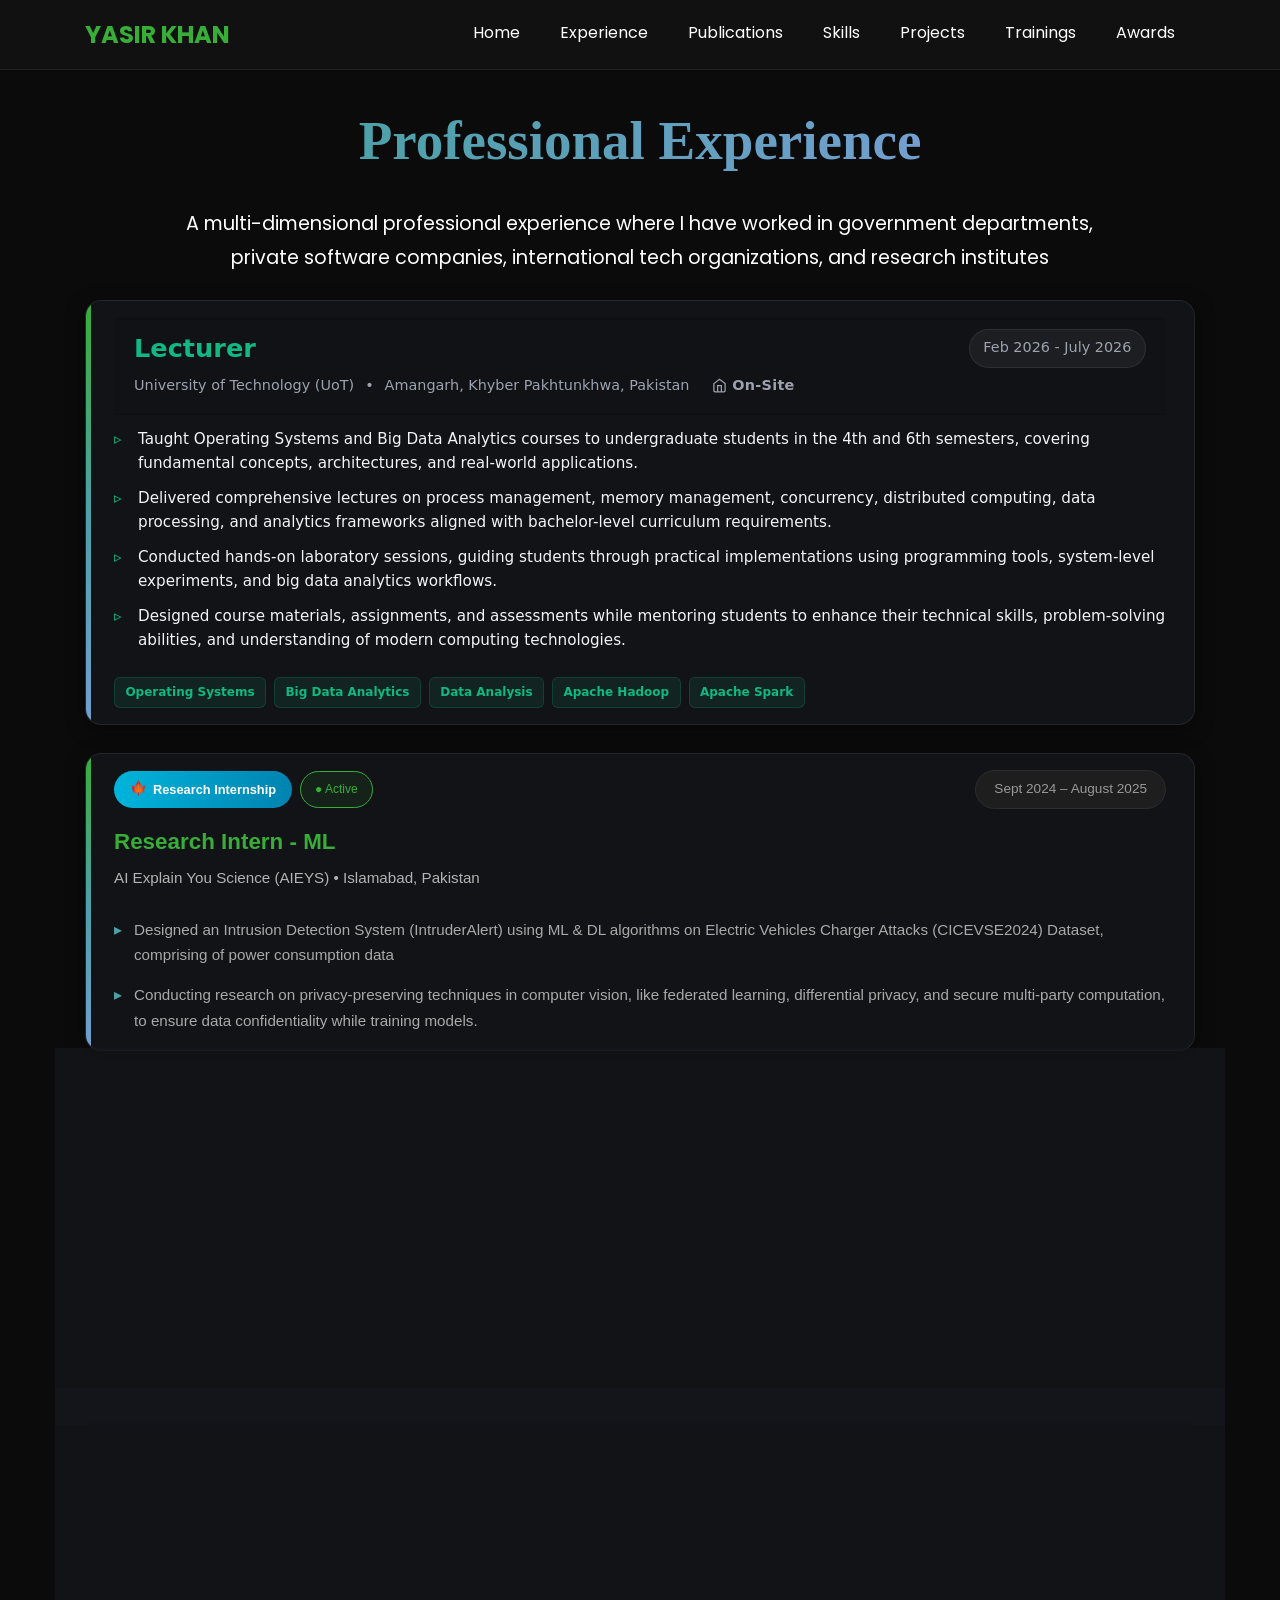
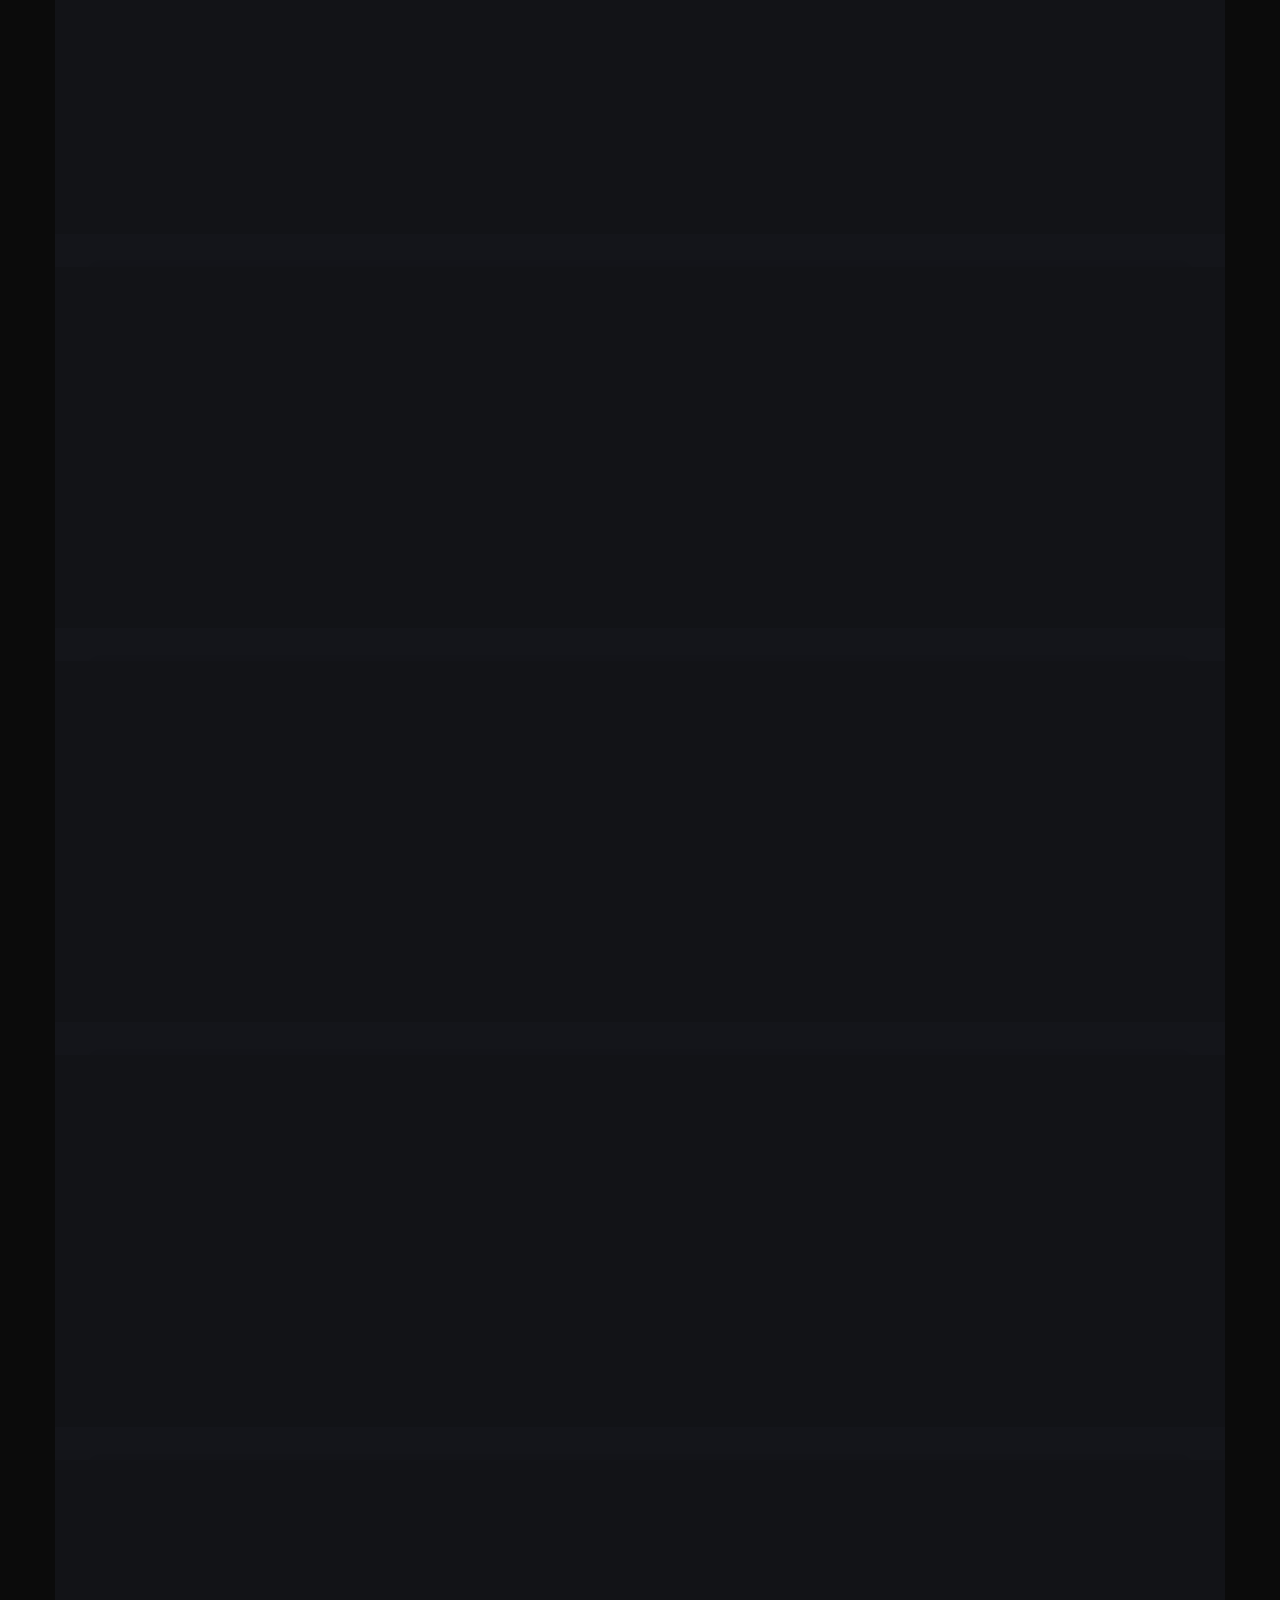
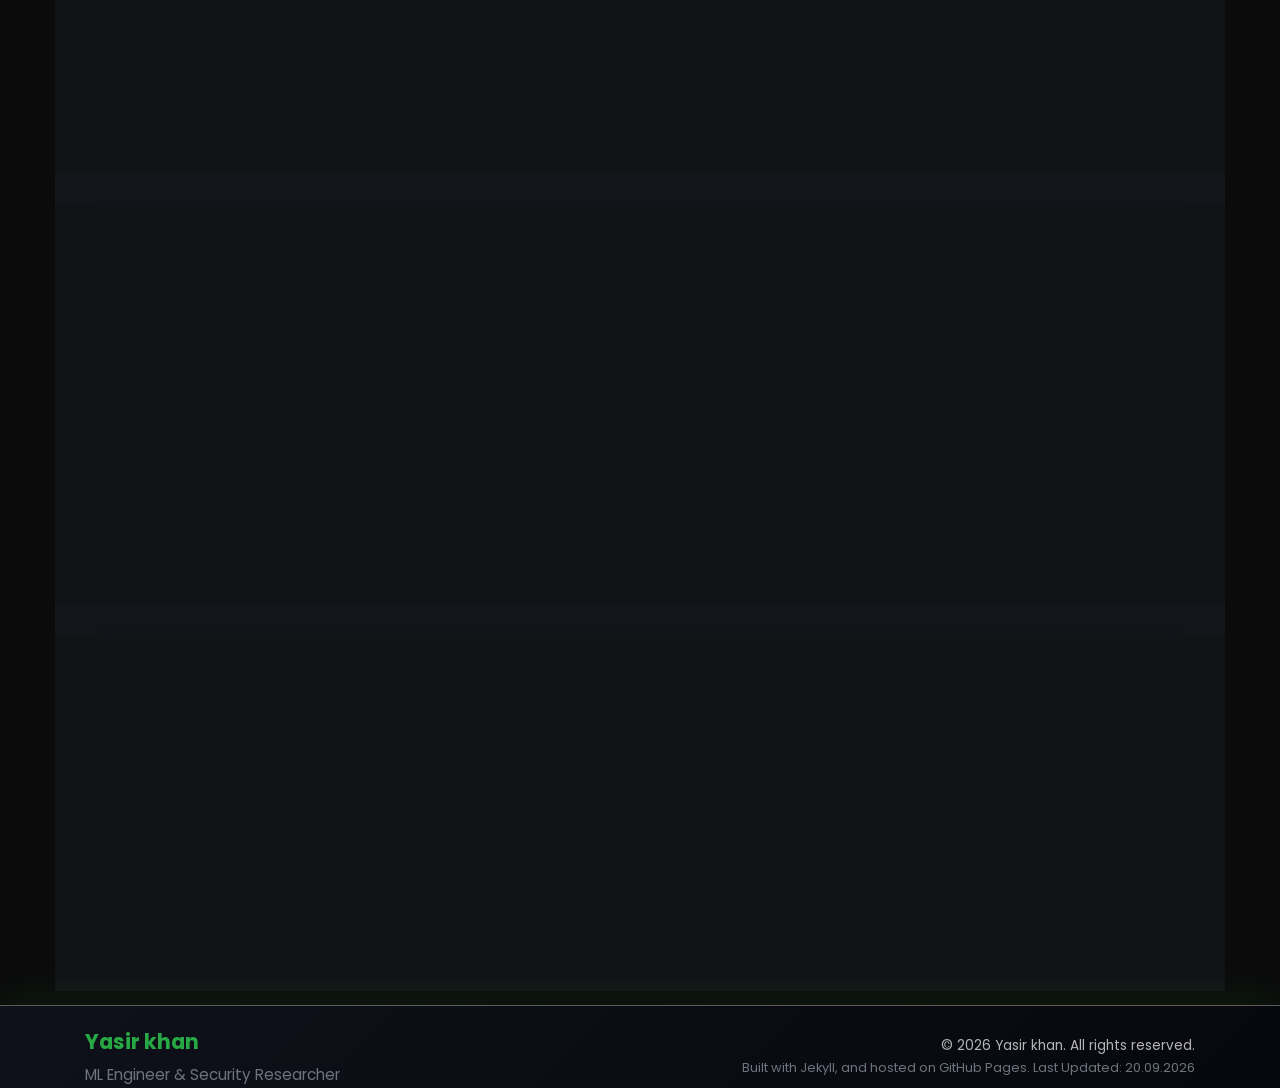
==== experience.html @ 1bfabaa8 "Add files via upload" ====
<!DOCTYPE html>
<html lang="en">
<head>
  <meta charset="UTF-8">
  <meta name="viewport" content="width=device-width, initial-scale=1.0">
  <title>Experience</title>
  
  <link href="https://cdn.jsdelivr.net/npm/bootstrap@5.3.0/dist/css/bootstrap.min.css" rel="stylesheet">
  
  <link rel="stylesheet" href="F:\Becoming MASTER\Portfolio\clark-master\clark-master\css\style.css">
  <link href="https://fonts.googleapis.com/css?family=Poppins:100,200,300,400,500,600,700,800,900" rel="stylesheet">

    <link rel="stylesheet" href="css/open-iconic-bootstrap.min.css">
    <link rel="stylesheet" href="css/animate.css">
    
    <link rel="stylesheet" href="css/owl.carousel.min.css">
    <link rel="stylesheet" href="css/owl.theme.default.min.css">
    <link rel="stylesheet" href="css/magnific-popup.css">

    <link rel="stylesheet" href="css/aos.css">

    <link rel="stylesheet" href="css/ionicons.min.css">
    
    <link rel="stylesheet" href="css/flaticon.css">
    <link rel="stylesheet" href="css/icomoon.css">
    <link rel="stylesheet" href="css/style.css">
</head>
<body style="background-color: #0b0b0b; color: #ffffff;">

  <nav class="navbar navbar-expand-lg navbar-dark" style="background-color: #111111; border-bottom: 1px solid #222;">
    <div class="container">
      <a class="navbar-brand" href="index.html" style="font-weight: 700; color: #38ad38;">Yasir khan</a>
      <button class="navbar-toggler" type="button" data-bs-toggle="collapse" data-bs-target="#navbarNav">
        <span class="navbar-toggler-icon"></span>
      </button>
      <nav class="navbar navbar-expand-lg navbar-dark ftco_navbar ftco-navbar-light site-navbar-target" id="ftco-navbar">
	    <div class="container">
	      
	      <button class="navbar-toggler js-fh5co-nav-toggle fh5co-nav-toggle" type="button" data-toggle="collapse" data-target="#ftco-nav" aria-controls="ftco-nav" aria-expanded="false" aria-label="Toggle navigation">
	        <span class="oi oi-menu"></span> Menu
	      </button>

	      <div class="collapse navbar-collapse" id="ftco-nav">
	        <ul class="navbar-nav nav ml-auto">
	          <li class="nav-item"><a href="index.html" class="nav-link"><span>Home</span></a></li>
	          <li class="nav-item"><a href="experience.html" class="nav-link"><span>Experience</span></a></li>
	          <li class="nav-item"><a href="publications.html" class="nav-link"><span>Publications</span></a></li>
	          <li class="nav-item"><a href="skills.html" class="nav-link"><span>Skills</span></a></li>
	          <li class="nav-item"><a href="projects.html" class="nav-link"><span>Projects</span></a></li>
	          <li class="nav-item"><a href="trainings.html" class="nav-link"><span>Trainings</span></a></li>
	          <li class="nav-item"><a href="awards.html" class="nav-link"><span>Awards</span></a></li>
	        </ul>
	      </div>
	    </div>
	  </nav>
    </div>
  </nav>

  <section class="ftco-section ftco-no-pb" id="experience-section" style="padding-top: 30px !important;">
    	<div class="container">

    		<div class="row justify-content-center pb-0">
          <div class="col-md-10 heading-section text-center ftco-animate">
            <h2 class="mb-4" style="font-family: Georgia, 'Times New Roman', serif; !important; font-weight: 700; background: linear-gradient(90deg, #4da1a9 0%, #729fcf 100%); -webkit-background-clip: text; -webkit-text-fill-color: transparent; display: inline-block;">Professional Experience</h2>
            <p class="mb-4 text-center" style="font-size: 1.20rem;">A multi-dimensional professional experience where I have worked in government departments, private software companies, international tech organizations, and research institutes</p>
          </div>
        </div>        
    		<div class="row">
    			<div class="col-md-12">

            <div class="experience-card">
  <div class="card-header">
    <div class="title-group">
      <h3 class="role-title"> Lecturer</h3>
      <p class="company-info">
        <span class="company"> University of Technology (UoT)</span>
        <span class="dot">•</span>
        <span class="location">Amangarh, Khyber Pakhtunkhwa, Pakistan</span>
        <span class="work-mode-badge remote">
        <svg class="badge-icon" viewBox="0 0 24 24" fill="none" stroke="currentColor" stroke-width="2">
          <path d="M3 9l9-7 9 7v11a2 2 0 0 1-2 2H5a2 2 0 0 1-2-2z"></path>
          <polyline points="9 22 9 12 15 12 15 22"></polyline>
        </svg>
        On-Site
      </span>
      </p>
    </div>
    <span class="date-badge">Feb 2026 - July 2026</span>
  </div>

  <ul class="highlights-list">
    <li>Taught Operating Systems and Big Data Analytics courses to undergraduate students in the 4th and 6th semesters, covering fundamental concepts, architectures, and real-world applications.</li>
    <li>Delivered comprehensive lectures on process management, memory management, concurrency, distributed computing, data processing, and analytics frameworks aligned with bachelor-level curriculum requirements.</li>
    <li>Conducted hands-on laboratory sessions, guiding students through practical implementations using programming tools, system-level experiments, and big data analytics workflows.</li>
    <li>Designed course materials, assignments, and assessments while mentoring students to enhance their technical skills, problem-solving abilities, and understanding of modern computing technologies.</li>
  </ul>
  <div class="skills-tags">
    <span>Operating Systems</span>
    <span>Big Data Analytics</span>
     <span>Data Analysis</span>
     <span>Apache Hadoop</span>
     <span>Apache Spark</span>
  </div>
</div>


					<div class="experience-card position-relative mb-4">
  <div class="d-flex flex-column flex-md-row justify-content-between align-items-start align-items-md-center mb-3">
    <div class="d-flex flex-wrap gap-2 mb-2 mb-md-0">
      <span class="badge-pill-program">
        <span class="flag-icon">🍁</span> Research Internship
      </span>
      <span class="badge-pill-active">● Active</span>
    </div>
    
    <div class="date-pill-container">
      Sept 2024 – August 2025
    </div>
  </div>

  <h3 class="experience-role-title">Research Intern - ML</h3>
  
  <p class="experience-location">
    AI Explain You Science (AIEYS) • Islamabad, Pakistan <span class="location-separator"></span>
  </p>

  <ul class="experience-bullet-list">
    <li>
      <strong class="text-white-emp"></strong>Designed an Intrusion Detection System (IntruderAlert) using ML & DL algorithms on Electric Vehicles Charger Attacks (CICEVSE2024) Dataset, comprising of power consumption data
    </li>
    <li>
      Conducting research on privacy-preserving techniques in computer vision, like federated learning, differential privacy, and secure multi-party computation, to ensure data confidentiality while training models.
    </li>
  </ul>
</div>

    
    <div class="experience-card position-relative mb-4">
  <!-- Top Row: Role Title on Left, Date Box on Right -->
  <div class="d-flex flex-column flex-md-row justify-content-between align-items-start align-items-md-center mb-2">
    <h3 class="experience-role-title mb-2 mb-md-0">Machine Learning Engineer </h3>
    
    <div class="date-pill-container">
      Sep 2024 - Aug 2025
    </div>
  </div>

  <!-- Institution / Location Details -->
  <p class="experience-location">
    Department of STIT<span class="location-separator">•</span> Government Of Khyber Pakhtunkhwa, Pakistan
  </p>

  <!-- Key Achievement Bullet Points -->
  <ul class="experience-bullet-list">
    <li>
        Under Paperless Governance Initiative, Implemented a document classification system utilizing machine learning algorithms, classified over 500,000 documents with an accuracy rate of 95%, significantly reducing manual errors by 70%	
    </li>
    <li>
	Leading data preprocessing efforts by developing and implementing pipelines for data cleaning, feature engineering, and normalization, ensuring high-quality, clean, and properly formatted datasets.
	</li>
    <li>
Focusing on modernizing government processes through AI integration ensuring public data privacy and protection while enhancing efficiency and effectiveness, transparency, and trust	</li>
  </ul>
</div>

<div class="experience-card">
  <div class="card-header">
    <div class="title-group">
      <h3 class="role-title">Curricula Consultant</h3>
      <p class="company-info">
        <span class="company"> Department of Science Technology & Information Technology (ST&IT)</span>
        <span class="dot">•</span>
        <span class="location">Government of KP, Pakistan</span>
        <span class="work-mode-badge remote">
        <svg class="badge-icon" viewBox="0 0 24 24" fill="none" stroke="currentColor" stroke-width="2">
          <path d="M3 9l9-7 9 7v11a2 2 0 0 1-2 2H5a2 2 0 0 1-2-2z"></path>
          <polyline points="9 22 9 12 15 12 15 22"></polyline>
        </svg>
        On-Site
      </span>
      </p>
    </div>
    <span class="date-badge">May 2025 - Sept 2025</span>
  </div>

  <ul class="highlights-list">
    <li>Provided curriculum consultation for technology training programs, recommending industry-relevant courses in Cybersecurity, Artificial Intelligence, Data Science, and emerging technologies.</li>
    <li>Designed and reviewed course structures, learning pathways, and training modules to align educational programs with current industry demands and skill requirements.</li>
    <li>Advised training campuses on selecting technical domains, developing course roadmaps, and incorporating practical, hands-on learning approaches.</li>
  </ul>

  <div class="skills-tags">
    <span>Curriculum Development</span>
    <span>Technical Training</span>
     <span>Emerging Technologies</span>
  </div>
</div>



<div class="experience-card">
  <div class="card-header">
    <div class="title-group">
      <h3 class="role-title">Computer Science & Maths Instructor</h3>
      <p class="company-info">
        <span class="company"> Army Public School & College (IQBAL)</span>
        <span class="dot">•</span>
        <span class="location">ASC Centre Nowshera, KP, Pakistan</span>
        <span class="work-mode-badge remote">
        <svg class="badge-icon" viewBox="0 0 24 24" fill="none" stroke="currentColor" stroke-width="2">
          <path d="M3 9l9-7 9 7v11a2 2 0 0 1-2 2H5a2 2 0 0 1-2-2z"></path>
          <polyline points="9 22 9 12 15 12 15 22"></polyline>
        </svg>
        On-Site
      </span>
      </p>
    </div>
    <span class="date-badge">May 2025 - Sept 2025</span>
  </div>

  <ul class="highlights-list">
    <li>Taught Oxford Curriculum Computer Science and Mathematics to middle and senior section students, delivering structured lessons aligned with international academic standards.</li>
    <li>Developed students' understanding of core concepts in programming, computational thinking, problem-solving, mathematics, and analytical reasoning.</li>
    <li>Designed engaging classroom activities, assessments, and practical exercises to enhance students' conceptual understanding and academic performance.</li>
  </ul>

  <div class="skills-tags">
    <span>Lesson Planning</span>
    <span>Teachers Coordination Management</span>
     <span>Classroom Management</span>
  </div>
</div>

<div class="experience-card">
  <div class="card-header">
    <div class="title-group">
      <h3 class="role-title">Visiting Faculty</h3>
      <p class="company-info">
        <span class="company"> ICMS School System</span>
        <span class="dot">•</span>
        <span class="location">Khyber Pakhtunkhwa, Pakistan</span>
        <span class="work-mode-badge remote">
        <svg class="badge-icon" viewBox="0 0 24 24" fill="none" stroke="currentColor" stroke-width="2">
          <path d="M3 9l9-7 9 7v11a2 2 0 0 1-2 2H5a2 2 0 0 1-2-2z"></path>
          <polyline points="9 22 9 12 15 12 15 22"></polyline>
        </svg>
        On-Site
      </span>
      </p>
    </div>
    <span class="date-badge">Sep 2024 - Sept 2025</span>
  </div>

  <ul class="highlights-list">
    <li>Taught Computer Science to Grade 11 and Grade 12 students, delivering engaging lessons on programming, algorithms, databases, networking, and software development fundamentals.</li>
    <li>Designed and conducted practical lab sessions, assignments, and assessments to strengthen students' problem-solving, coding, and analytical skills.</li>
    <li>Mentored students through academic projects and examinations, fostering a strong foundation in computer science concepts and preparing them for higher education and technology careers.</li>
  </ul>

  <div class="skills-tags">
    <span>Programming</span>
    <span>Classroom Management</span>
    <span>Curriculum Development</span>
  </div>
</div>


<div class="experience-card">
  <div class="card-header">
    <div class="title-group">
      <h3 class="role-title">Young Professional Officer (YPO)</h3>
      <p class="company-info">
        <span class="company"> KPRMP</span>
        <span class="dot">•</span>
        <span class="location">Government Of Khyber Pakhtunkhwa, Pakistan</span>
        <span class="work-mode-badge remote">
        <svg class="badge-icon" viewBox="0 0 24 24" fill="none" stroke="currentColor" stroke-width="2">
          <path d="M3 9l9-7 9 7v11a2 2 0 0 1-2 2H5a2 2 0 0 1-2-2z"></path>
          <polyline points="9 22 9 12 15 12 15 22"></polyline>
        </svg>
        On-Site
      </span>
      </p>
    </div>
    <span class="date-badge">Nov 2021 - Nov 2023</span>
  </div>

  <ul class="highlights-list">
    <li>Spearheaded the digitization of 32+ government departments in Khyber Pakhtunkhwa, transforming traditional paper-based processes into efficient, automated, and secure digital systems.</li>
    <li>Helped transition manual government file handling into an automated, paperless workflow system to boost operational transparency.</li>
    <li>Coordinated training and change management efforts to help government staff smoothly adopt new digital tools and automated workflows.</li>
    <li>Conducted training sessions for government employees to ensure smooth adoption of the new digital systems and tools.</li>
  </ul>

  <div class="skills-tags">
    <span>Digital Transformation</span>
    <span>E-Governance</span>
    <span>Workflow Automation</span>
    <span>Project Coordination</span>
  </div>
</div>


<div class="experience-card">
  <div class="card-header">
    <div class="title-group">
      <h3 class="role-title">Red Team Engineer - Cybersecurity</h3>
      <p class="company-info">
        <span class="company"> Virtually Testing Foundation (VTF)</span>
        <span class="dot">•</span>
        <span class="location">California, USA</span>
        <span class="work-mode-badge remote">
        <svg class="badge-icon" viewBox="0 0 24 24" fill="none" stroke="currentColor" stroke-width="2">
          <path d="M3 9l9-7 9 7v11a2 2 0 0 1-2 2H5a2 2 0 0 1-2-2z"></path>
          <polyline points="9 22 9 12 15 12 15 22"></polyline>
        </svg>
        Remote
      </span>
      </p>
    </div>
    <span class="date-badge">July 2023 - September 2023</span>
  </div>

  <ul class="highlights-list">
    <li>Documented attacks, highlighting Proof of Concepts (PoC) exploitation tactics, mitigation of threats using MITRE ATT&CK Framework</li>
    <li>Successfully completed multiple hands-on penetration testing labs on the TryHackMe platform, earning a prestigious ranking within the Top 6% globally.</li>
    <li>Collaborated with other interns on project "AutoDetectNet", detecting intrusions in networks effectively using ML Algorithms</li>
  </ul>

  <div class="skills-tags">
    <span>Red Teaming</span>
    <span>MITRE ATT&CK</span>
    <span>Threat Detection</span>
    <span>Machine Learning for Cybersecurity</span>
  </div>
</div>

	

<div class="experience-card">
  <div class="card-header">
    <div class="title-group">
      <h3 class="role-title">Cybersecurity Apprentice</h3>
      <p class="company-info">
        <span class="company"> Corvit Systems Peshawar</span>
        <span class="dot">•</span>
        <span class="location">Peshawar, Khyber Pakhtunkhwa, Pakistan</span>
        <span class="work-mode-badge remote">
        <svg class="badge-icon" viewBox="0 0 24 24" fill="none" stroke="currentColor" stroke-width="2">
          <path d="M3 9l9-7 9 7v11a2 2 0 0 1-2 2H5a2 2 0 0 1-2-2z"></path>
          <polyline points="9 22 9 12 15 12 15 22"></polyline>
        </svg>
        On-Site
      </span>
      </p>
    </div>
    <span class="date-badge">July 2023 – Dec 2023</span>
  </div>

  <ul class="highlights-list">
    <li>Completed an intensive 6-month cybersecurity training program covering core domains, including network security, system security, web security, cloud security, cryptography, and ethical hacking.</li>
    <li>Developed hands-on skills in threat detection, vulnerability assessment, penetration testing, incident response, and security monitoring using industry-standard tools and techniques.</li>
    <li>Assisted in implementing data protection mechanisms including encryption, secure key management, and backup strategies.</li>
    <li>Gained practical knowledge of cybersecurity frameworks, risk management, security policies, and best practices for protecting organizational assets and infrastructure.</li>
  </ul>

  <div class="skills-tags">
    <span>Penetration Testing</span>
    <span>Network Security</span>
    <span>Vulnerability Assessment</span>
    <span>Ethical Hacking</span>
    <span>Digital Forensics</span>
  </div>
</div>


				
				<div class="experience-card">
  <div class="card-header">
    <div class="title-group">
      <h3 class="role-title">Cloud Security Engineer</h3>
      <p class="company-info">
        <span class="company">Virtually Testing Foundation (VTF)</span>
        <span class="dot">•</span>
        <span class="location">California, USA</span>
        <span class="work-mode-badge remote">
        <svg class="badge-icon" viewBox="0 0 24 24" fill="none" stroke="currentColor" stroke-width="2">
          <path d="M3 9l9-7 9 7v11a2 2 0 0 1-2 2H5a2 2 0 0 1-2-2z"></path>
          <polyline points="9 22 9 12 15 12 15 22"></polyline>
        </svg>
        Remote
      </span>
      </p>
    </div>
    <span class="date-badge">Dec 2023 – Feb 2024</span>
  </div>

  <ul class="highlights-list">
    <li>Implemented and strengthened security controls across public, private, and hybrid cloud environments.</li>
    <li>Gained hands-on experience with cloud platforms, security tools, IAM, encryption, and secure cloud architecture.</li>
    <li>Assisted in implementing data protection mechanisms including encryption, secure key management, and backup strategies.</li>
    <li>Strengthened understanding of the Shared Responsibility Model and cloud-native security concepts.</li>
  </ul>

  <div class="skills-tags">
    <span>AWS / Azure</span>
    <span>IAM</span>
    <span>Encryption</span>
    <span>Cloud Security</span>
  </div>
</div>

    			</div>
    		</div>
    		<div class="row justify-content-center mt-5">
    			
    		</div>
    	</div>
    </section>

    <!-- CLEAN COMPACT FOOTER GRID -->
  <footer class="ftco-footer ftco-section highlighted-footer pb-0" style="padding: 50px 0;">
  <div class="container">
    <div class="d-flex flex-column flex-md-row justify-content-between align-items-center">
      <div class="text-center text-md-left mb-3 mb-md-0">
        <h3 class="text-success font-weight-bold mb-1" style="font-size: 1.3rem;">Yasir khan</h3>
        <p class="text-muted mb-0" style="font-size: 0.95rem;">ML Engineer & Security Researcher</p>
      </div>

      <div class="text-center text-md-right text-muted" style="font-size: 0.85rem; line-height: 1.7;">
        <p class="mb-0">
          &copy; <script>document.write(new Date().getFullYear());</script> Yasir khan. All rights reserved.
        </p>
        <p class="mb-0 text-secondary" style="font-size: 0.8rem;">
          Built with Jekyll, and hosted on GitHub Pages. Last Updated: 20.09.2026
        </p>
      </div>

    </div>
  </div>
</footer>

  <script src="https://cdn.jsdelivr.net/npm/bootstrap@5.3.0/dist/js/bootstrap.bundle.min.js"></script>

  <script>
  document.querySelectorAll('.ftco-animate').forEach(el => {
    el.classList.add('fadeIn', 'ftco-animated');
  });
</script>
</body>
</html>
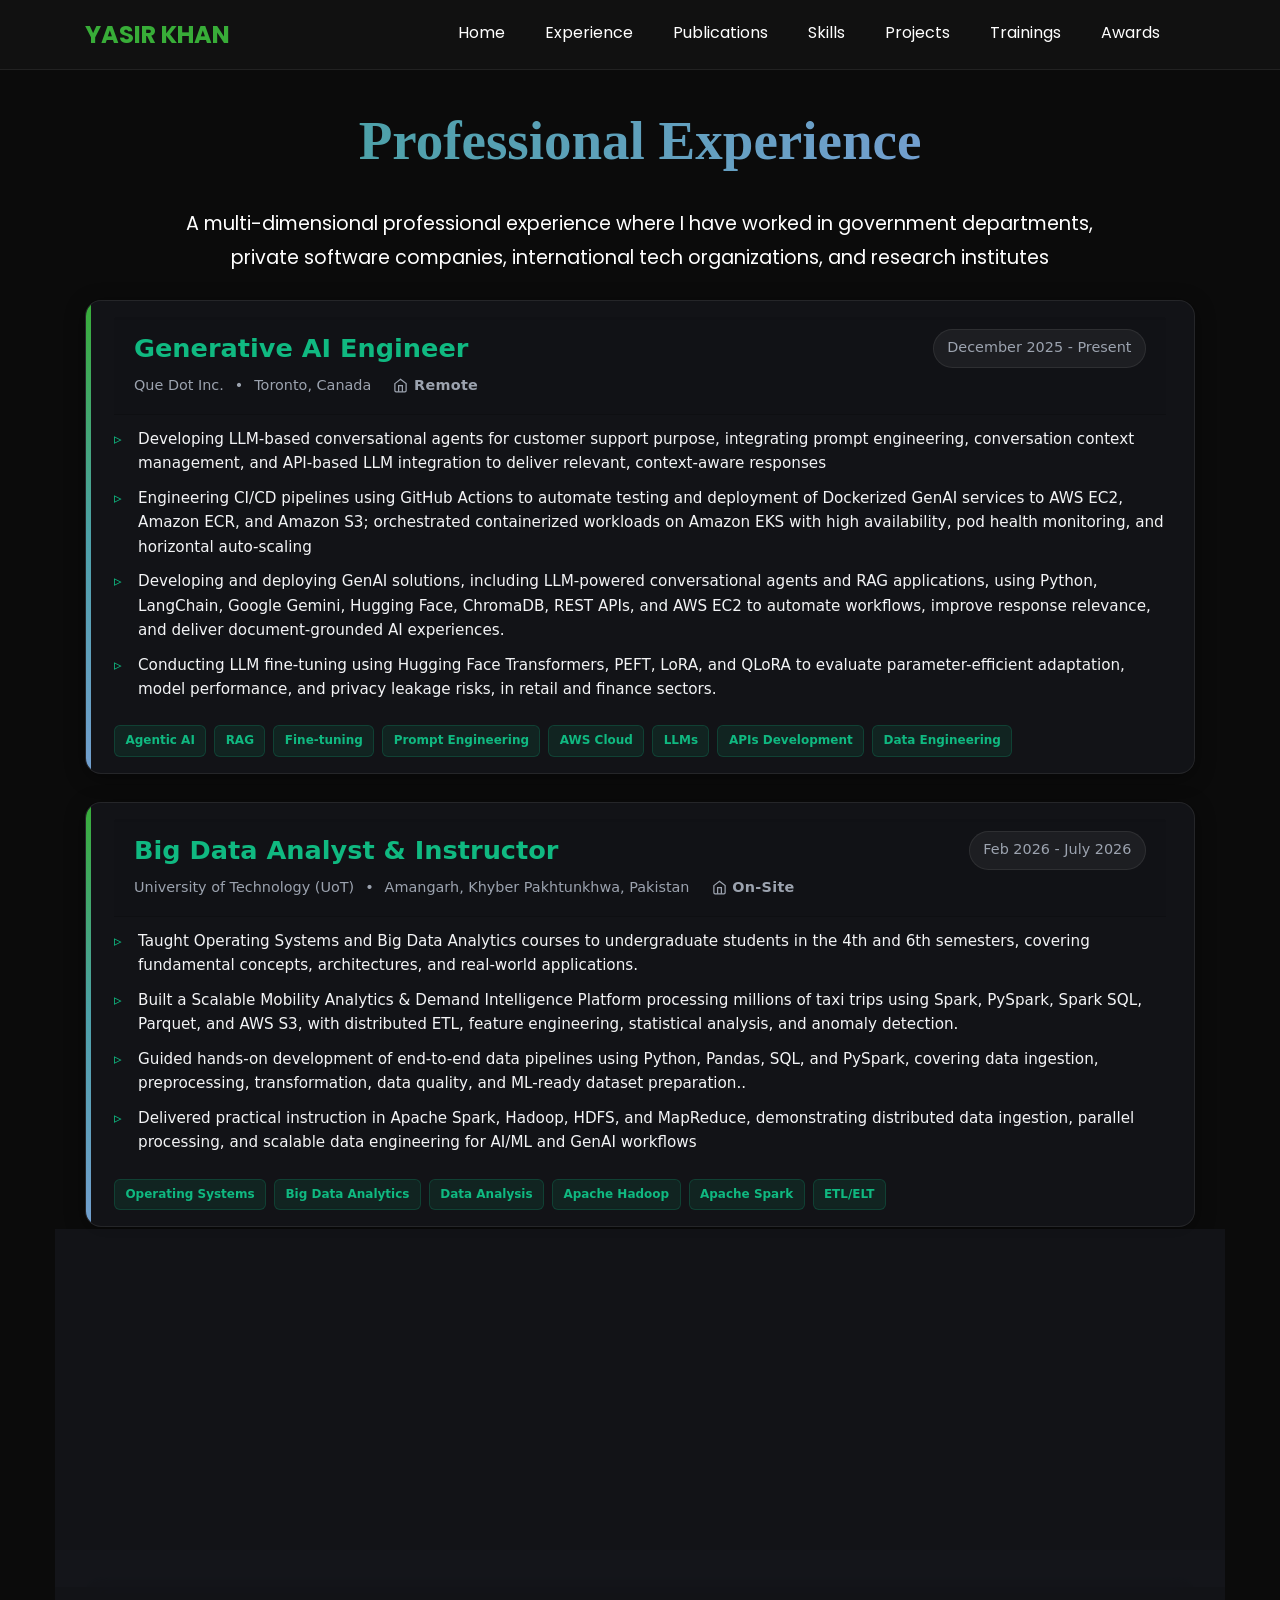
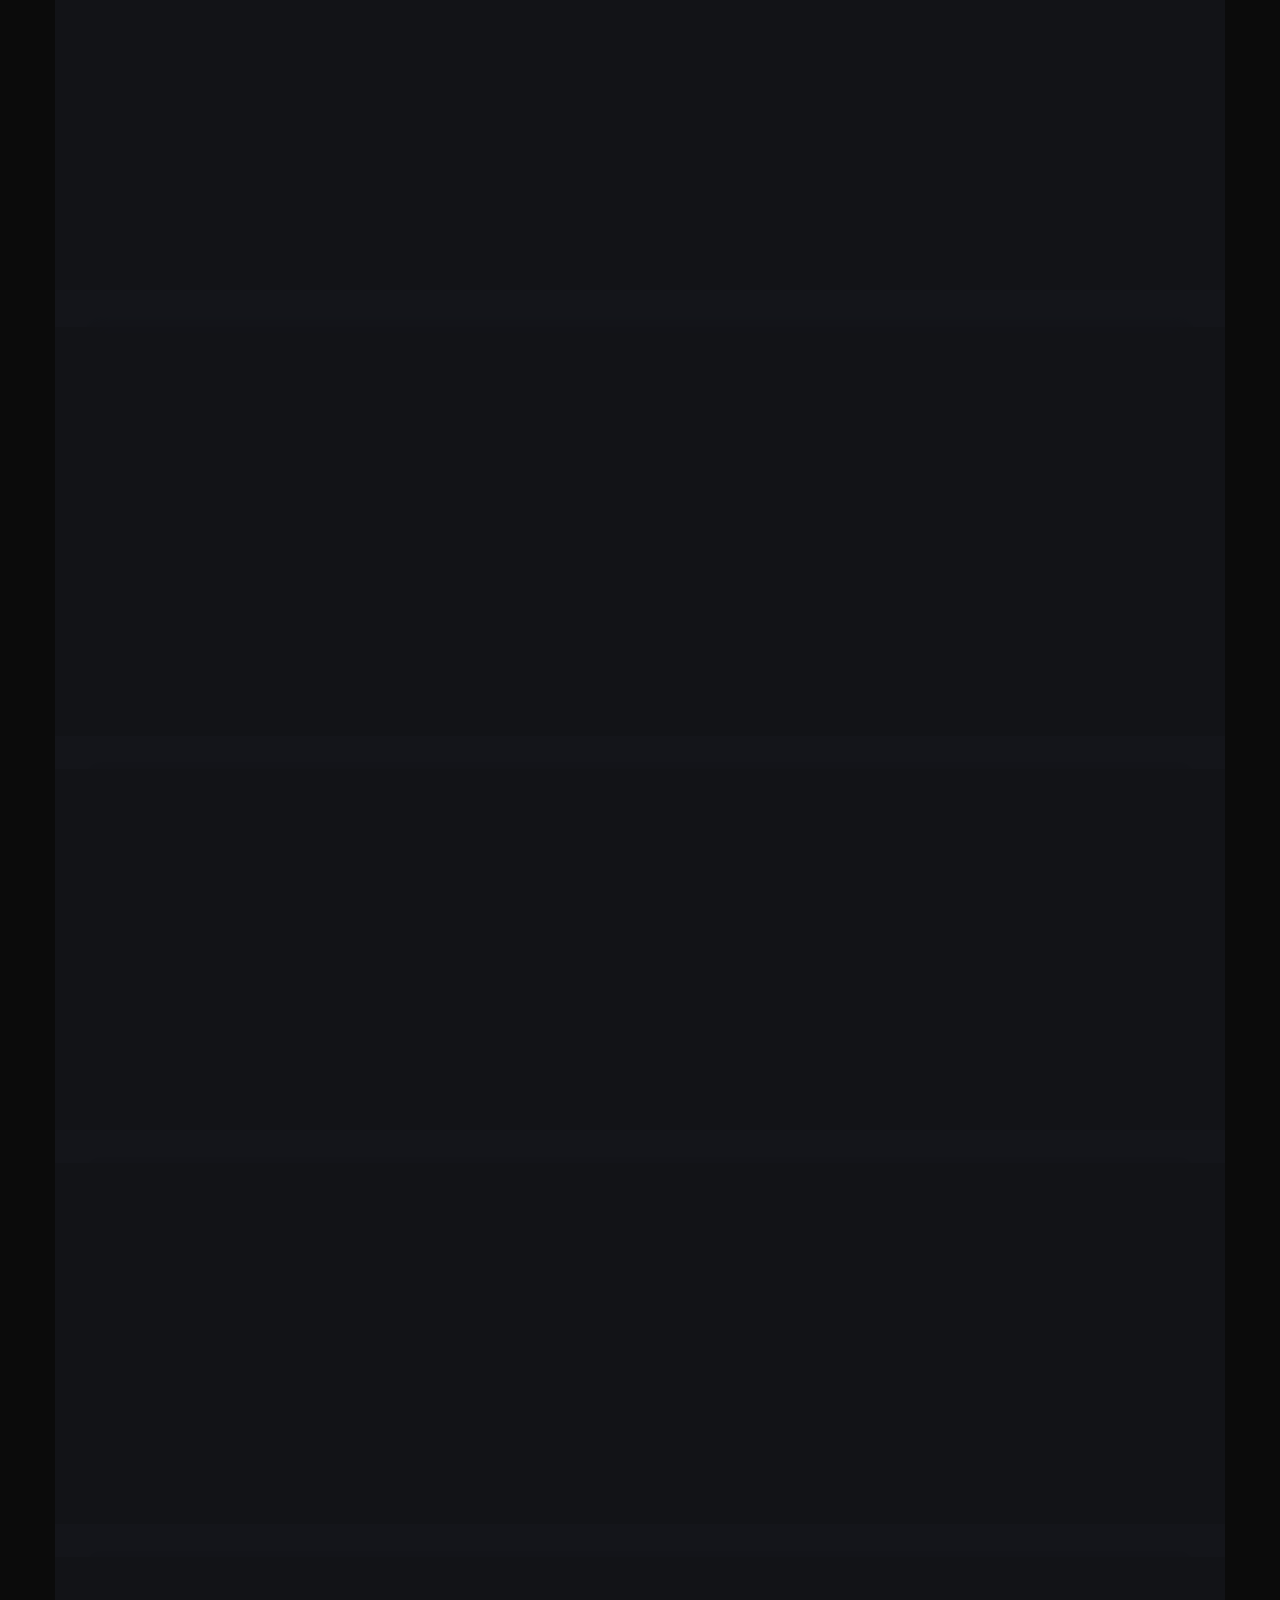
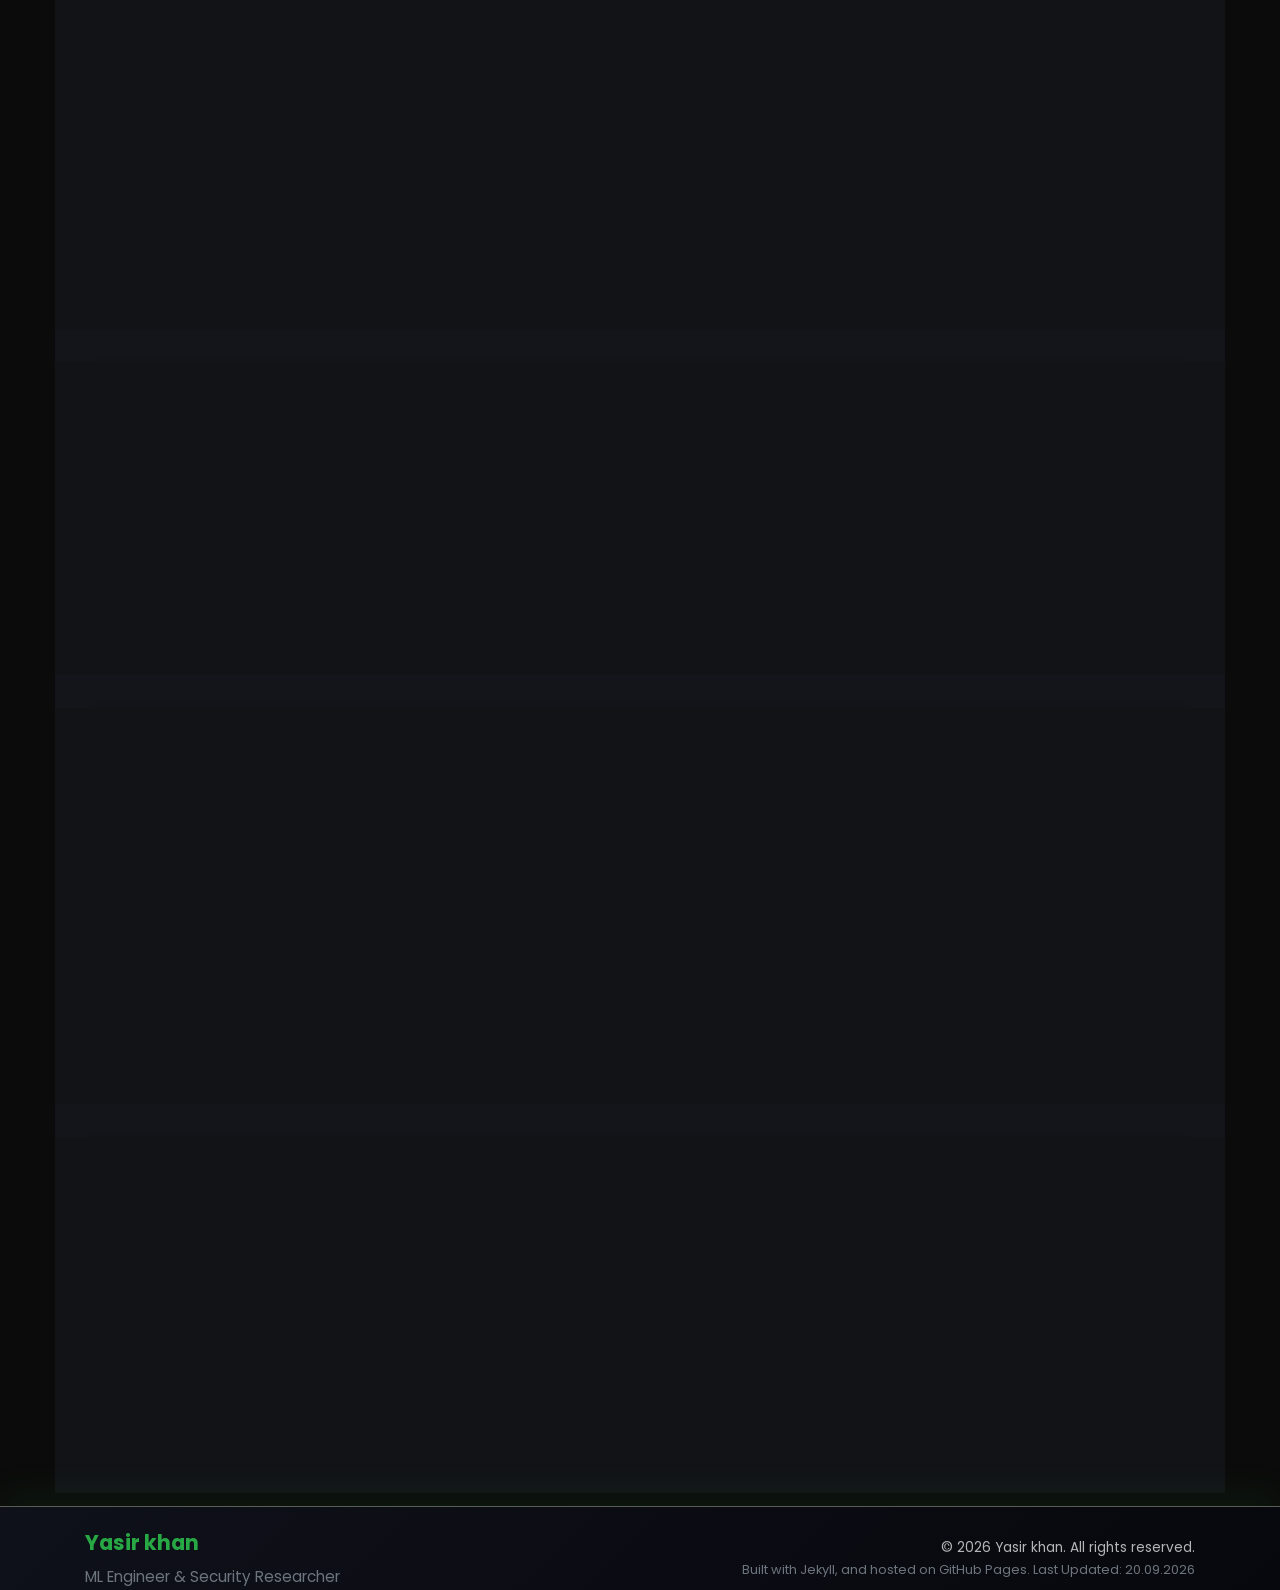
==== commit 85d4109d: "Updations made" ====
--- a/experience.html
+++ b/experience.html
@@ -64,14 +64,55 @@
             <h2 class="mb-4" style="font-family: Georgia, 'Times New Roman', serif; !important; font-weight: 700; background: linear-gradient(90deg, #4da1a9 0%, #729fcf 100%); -webkit-background-clip: text; -webkit-text-fill-color: transparent; display: inline-block;">Professional Experience</h2>
             <p class="mb-4 text-center" style="font-size: 1.20rem;">A multi-dimensional professional experience where I have worked in government departments, private software companies, international tech organizations, and research institutes</p>
           </div>
-        </div>        
+        </div> 
+
+        <div class="row">
+    			<div class="col-md-12">
+            <div class="experience-card">
+  <div class="card-header">
+    <div class="title-group">
+      <h3 class="role-title"> Generative AI Engineer</h3>
+      <p class="company-info">
+        <span class="company"> Que Dot Inc. </span>
+        <span class="dot">•</span>
+        <span class="location">Toronto, Canada</span>
+        <span class="work-mode-badge remote">
+        <svg class="badge-icon" viewBox="0 0 24 24" fill="none" stroke="currentColor" stroke-width="2">
+          <path d="M3 9l9-7 9 7v11a2 2 0 0 1-2 2H5a2 2 0 0 1-2-2z"></path>
+          <polyline points="9 22 9 12 15 12 15 22"></polyline>
+        </svg>
+        Remote
+      </span>
+      </p>
+    </div>
+    <span class="date-badge">December 2025 - Present</span>
+  </div>
+
+  <ul class="highlights-list">
+    <li>Developing LLM-based conversational agents for customer support purpose, integrating prompt engineering, conversation context management, and API-based LLM integration to deliver relevant, context-aware responses</li>
+    <li>Engineering CI/CD pipelines using GitHub Actions to automate testing and deployment of Dockerized GenAI services to AWS EC2, Amazon ECR, and Amazon S3; orchestrated containerized workloads on Amazon EKS with high availability, pod health monitoring, and horizontal auto-scaling</li>
+    <li>Developing and deploying GenAI solutions, including LLM-powered conversational agents and RAG applications, using Python, LangChain, Google Gemini, Hugging Face, ChromaDB, REST APIs, and AWS EC2 to automate workflows, improve response relevance, and deliver document-grounded AI experiences.</li>
+    <li>Conducting LLM fine-tuning using Hugging Face Transformers, PEFT, LoRA, and QLoRA to evaluate parameter-efficient adaptation, model performance, and privacy leakage risks, in retail and finance sectors.</li>
+  </ul>
+  <div class="skills-tags">
+    <span>Agentic AI</span>
+    <span>RAG</span>
+     <span>Fine-tuning</span>
+     <span>Prompt Engineering</span>
+     <span>AWS Cloud</span>
+     <span>LLMs</span>
+     <span>APIs Development</span>
+     <span>Data Engineering</span>
+  </div>
+</div>
+        
+        
     		<div class="row">
     			<div class="col-md-12">
-
             <div class="experience-card">
-  <div class="card-header">
-    <div class="title-group">
-      <h3 class="role-title"> Lecturer</h3>
+              <div class="card-header">
+                <div class="title-group">
+      <h3 class="role-title"> Big Data Analyst & Instructor</h3>
       <p class="company-info">
         <span class="company"> University of Technology (UoT)</span>
         <span class="dot">•</span>
@@ -90,9 +131,9 @@
 
   <ul class="highlights-list">
     <li>Taught Operating Systems and Big Data Analytics courses to undergraduate students in the 4th and 6th semesters, covering fundamental concepts, architectures, and real-world applications.</li>
-    <li>Delivered comprehensive lectures on process management, memory management, concurrency, distributed computing, data processing, and analytics frameworks aligned with bachelor-level curriculum requirements.</li>
-    <li>Conducted hands-on laboratory sessions, guiding students through practical implementations using programming tools, system-level experiments, and big data analytics workflows.</li>
-    <li>Designed course materials, assignments, and assessments while mentoring students to enhance their technical skills, problem-solving abilities, and understanding of modern computing technologies.</li>
+    <li>Built a Scalable Mobility Analytics & Demand Intelligence Platform processing millions of taxi trips using Spark, PySpark, Spark SQL, Parquet, and AWS S3, with distributed ETL, feature engineering, statistical analysis, and anomaly detection.</li>
+    <li>Guided hands-on development of end-to-end data pipelines using Python, Pandas, SQL, and PySpark, covering data ingestion, preprocessing, transformation, data quality, and ML-ready dataset preparation..</li>
+    <li>Delivered practical instruction in Apache Spark, Hadoop, HDFS, and MapReduce, demonstrating distributed data ingestion, parallel processing, and scalable data engineering for AI/ML and GenAI workflows</li>
   </ul>
   <div class="skills-tags">
     <span>Operating Systems</span>
@@ -100,6 +141,7 @@
      <span>Data Analysis</span>
      <span>Apache Hadoop</span>
      <span>Apache Spark</span>
+     <span>ETL/ELT</span>
   </div>
 </div>
 
@@ -118,7 +160,7 @@
     </div>
   </div>
 
-  <h3 class="experience-role-title">Research Intern - ML</h3>
+  <h3 class="experience-role-title">Machine Learning Intern</h3>
   
   <p class="experience-location">
     AI Explain You Science (AIEYS) • Islamabad, Pakistan <span class="location-separator"></span>
